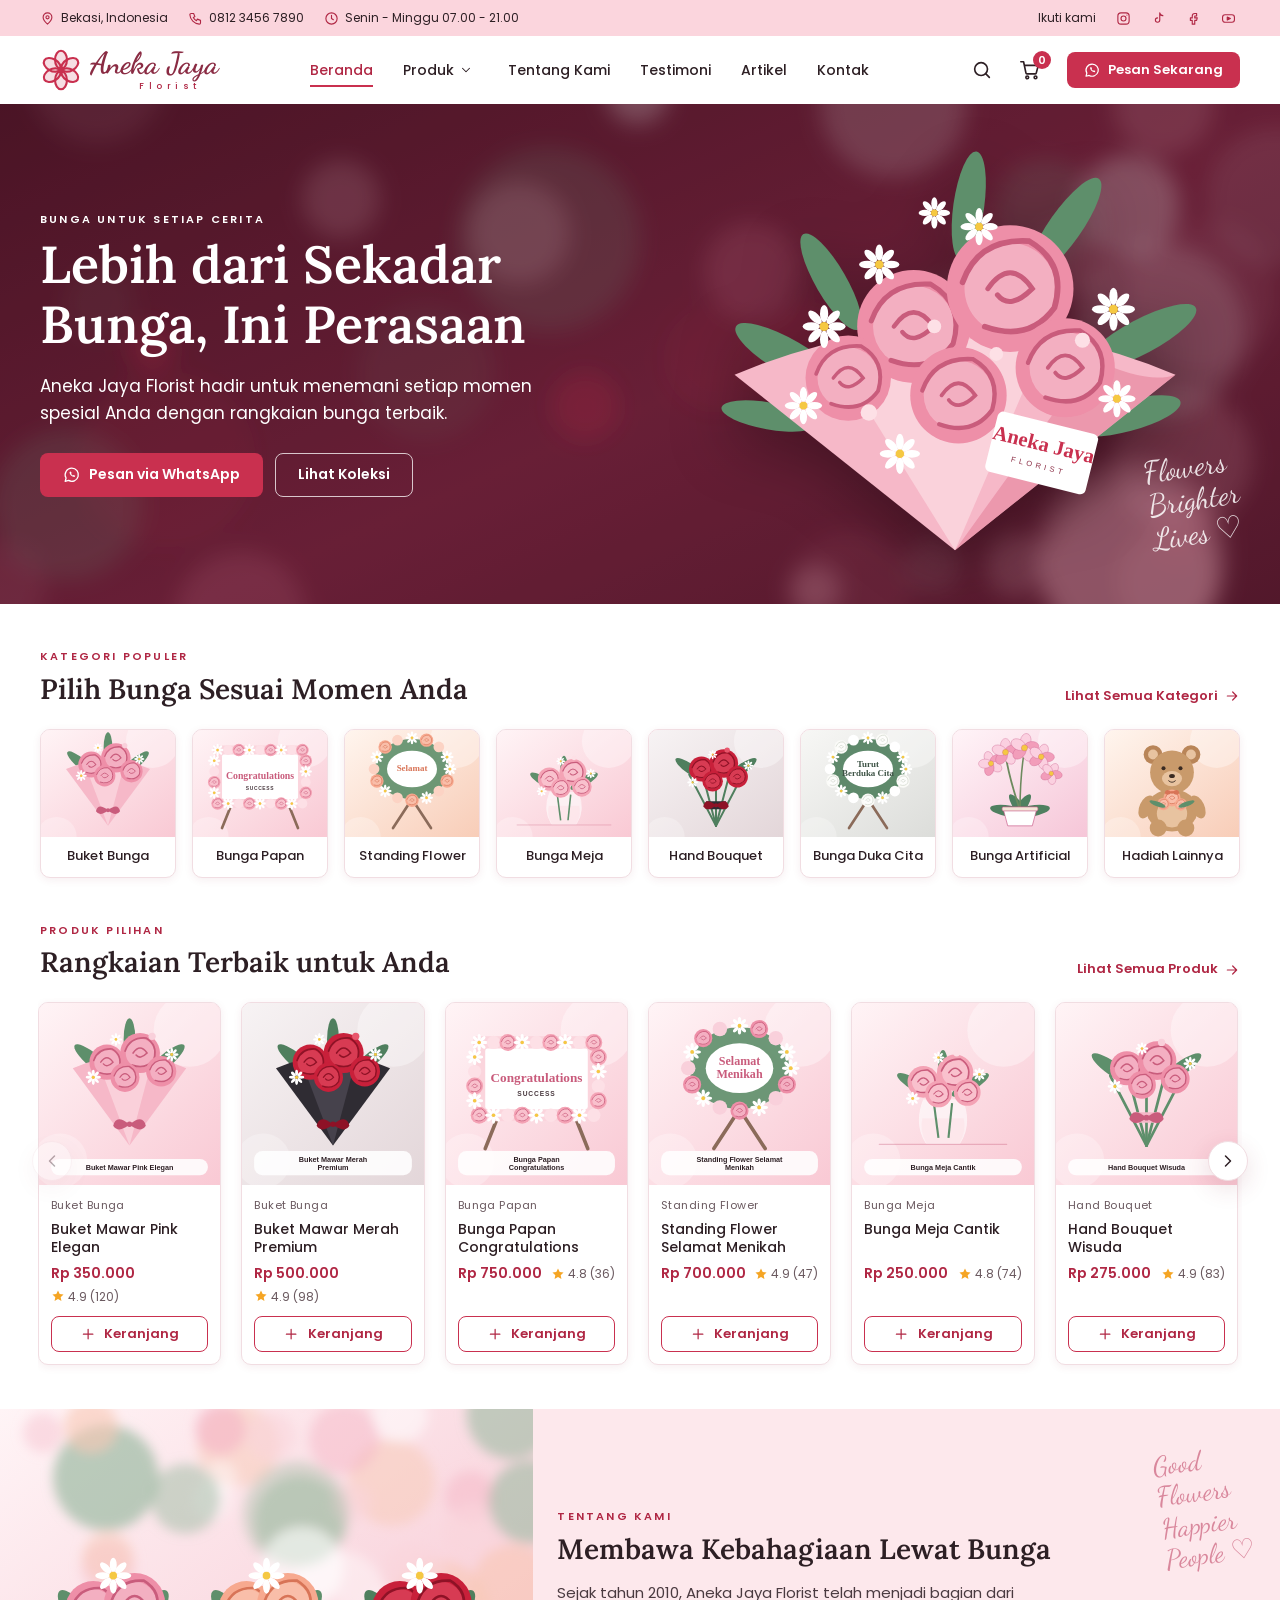
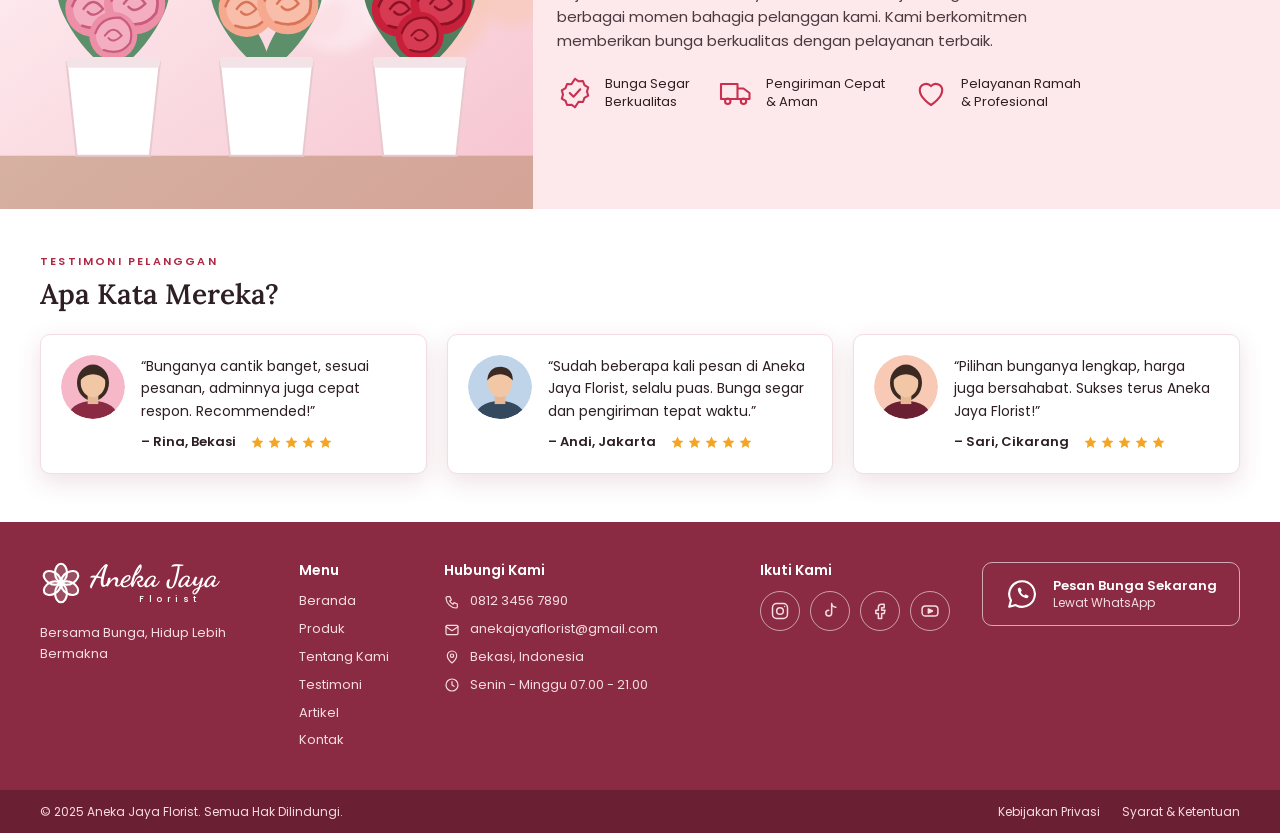
==== index.html @ ecb12443 "Bangun website statis Aneka Jaya Florist - index.html: top bar, navbar (hamburger di mobile), hero, " ====
<!DOCTYPE html>
<html lang="id">
<head>
  <meta charset="utf-8">
  <meta name="viewport" content="width=device-width, initial-scale=1">
  <title>Aneka Jaya Florist — Toko Bunga di Bekasi | Buket, Bunga Papan &amp; Standing Flower</title>
  <meta name="description" content="Aneka Jaya Florist, toko bunga di Bekasi sejak 2010. Buket bunga, bunga papan, standing flower, bunga meja, dan hadiah segar. Pesan mudah lewat WhatsApp, pengiriman cepat dan aman.">
  <meta name="theme-color" content="#8A2B43">
  <link rel="canonical" href="https://adlansyiari73.github.io/compro_aneka-jaya-florist/">

  <!-- Open Graph -->
  <meta property="og:type" content="website">
  <meta property="og:locale" content="id_ID">
  <meta property="og:site_name" content="Aneka Jaya Florist">
  <meta property="og:title" content="Aneka Jaya Florist — Toko Bunga di Bekasi">
  <meta property="og:description" content="Lebih dari sekadar bunga, ini perasaan. Buket, bunga papan, standing flower, dan hadiah segar dengan pengiriman cepat.">
  <meta property="og:url" content="https://adlansyiari73.github.io/compro_aneka-jaya-florist/">
  <meta property="og:image" content="https://adlansyiari73.github.io/compro_aneka-jaya-florist/assets/img/og-image.png">
  <meta property="og:image:alt" content="Aneka Jaya Florist — buket mawar pink">
  <meta name="twitter:card" content="summary_large_image">

  <link rel="icon" type="image/svg+xml" href="assets/img/favicon.svg">

  <link rel="preconnect" href="https://fonts.googleapis.com">
  <link rel="preconnect" href="https://fonts.gstatic.com" crossorigin>
  <link href="https://fonts.googleapis.com/css2?family=Dancing+Script:wght@600;700&amp;family=Lora:wght@500;600;700&amp;family=Poppins:wght@400;500;600&amp;display=swap" rel="stylesheet">
  <link rel="stylesheet" href="assets/css/style.css">

  <script src="assets/js/config.js" defer></script>
  <script src="assets/js/products.js" defer></script>
  <script src="assets/js/utils.js" defer></script>
  <script src="assets/js/cart.js" defer></script>
  <script src="assets/js/main.js" defer></script>
  <script src="assets/js/home.js" defer></script>
</head>
<body>

<!-- ===== SPRITE IKON ===== -->
<svg xmlns="http://www.w3.org/2000/svg" width="0" height="0" style="position:absolute" aria-hidden="true" focusable="false">
  <defs>
    <symbol id="i-logo-flower" viewBox="0 0 24 24"><g fill="currentColor" fill-opacity=".16" stroke="currentColor" stroke-width="1.2"><ellipse cx="12" cy="6.2" rx="3.4" ry="5.2"/><ellipse cx="12" cy="6.2" rx="3.4" ry="5.2" transform="rotate(60 12 12)"/><ellipse cx="12" cy="6.2" rx="3.4" ry="5.2" transform="rotate(120 12 12)"/><ellipse cx="12" cy="6.2" rx="3.4" ry="5.2" transform="rotate(180 12 12)"/><ellipse cx="12" cy="6.2" rx="3.4" ry="5.2" transform="rotate(240 12 12)"/><ellipse cx="12" cy="6.2" rx="3.4" ry="5.2" transform="rotate(300 12 12)"/></g><circle cx="12" cy="12" r="2" fill="currentColor"/></symbol>
    <symbol id="i-pin" viewBox="0 0 24 24"><path d="M12 21s-7-6.1-7-11a7 7 0 1 1 14 0c0 4.9-7 11-7 11z"/><circle cx="12" cy="10" r="2.5"/></symbol>
    <symbol id="i-phone" viewBox="0 0 24 24"><path d="M5 4h4l2 5-2.5 1.5a11 11 0 0 0 5 5L15 13l5 2v4a2 2 0 0 1-2 2A16 16 0 0 1 3 6a2 2 0 0 1 2-2z"/></symbol>
    <symbol id="i-clock" viewBox="0 0 24 24"><circle cx="12" cy="12" r="9"/><path d="M12 7v5l3 2"/></symbol>
    <symbol id="i-mail" viewBox="0 0 24 24"><rect x="3" y="5" width="18" height="14" rx="2"/><path d="M3 7l9 6 9-6"/></symbol>
    <symbol id="i-search" viewBox="0 0 24 24"><circle cx="11" cy="11" r="7"/><path d="M20 20l-4-4"/></symbol>
    <symbol id="i-cart" viewBox="0 0 24 24"><circle cx="9" cy="20" r="1.5"/><circle cx="18" cy="20" r="1.5"/><path d="M2 3h3l2.6 12.4a1 1 0 0 0 1 .8h9.2a1 1 0 0 0 1-.8L21 7H6"/></symbol>
    <symbol id="i-chev-down" viewBox="0 0 24 24"><path d="M6 9l6 6 6-6"/></symbol>
    <symbol id="i-chev-left" viewBox="0 0 24 24"><path d="M15 6l-6 6 6 6"/></symbol>
    <symbol id="i-chev-right" viewBox="0 0 24 24"><path d="M9 6l6 6-6 6"/></symbol>
    <symbol id="i-arrow-right" viewBox="0 0 24 24"><path d="M5 12h14M13 6l6 6-6 6"/></symbol>
    <symbol id="i-arrow-up" viewBox="0 0 24 24"><path d="M12 19V5M5 12l7-7 7 7"/></symbol>
    <symbol id="i-star" viewBox="0 0 24 24"><path d="M12 2.5l2.9 6.1 6.6.8-4.9 4.6 1.3 6.6L12 17.3 6.1 20.6l1.3-6.6L2.5 9.4l6.6-.8z" fill="currentColor" stroke="none"/></symbol>
    <symbol id="i-plus" viewBox="0 0 24 24"><path d="M12 5v14M5 12h14"/></symbol>
    <symbol id="i-minus" viewBox="0 0 24 24"><path d="M5 12h14"/></symbol>
    <symbol id="i-trash" viewBox="0 0 24 24"><path d="M4 7h16M10 11v6M14 11v6M6 7l1 13h10l1-13M9 7V4h6v3"/></symbol>
    <symbol id="i-close" viewBox="0 0 24 24"><path d="M6 6l12 12M18 6L6 18"/></symbol>
    <symbol id="i-menu" viewBox="0 0 24 24"><path d="M4 7h16M4 12h16M4 17h16"/></symbol>
    <symbol id="i-whatsapp" viewBox="0 0 24 24"><path d="M12 3a9 9 0 0 0-7.8 13.5L3 21l4.6-1.2A9 9 0 1 0 12 3z"/><path d="M9 8.2c0 3.6 3.2 6.8 6.8 6.8l1-1.6-2.3-1.2-.9.8c-1-.4-2.1-1.5-2.5-2.5l.8-.9L10.6 7.4z" fill="currentColor" stroke="none"/></symbol>
    <symbol id="i-instagram" viewBox="0 0 24 24"><rect x="3" y="3" width="18" height="18" rx="5"/><circle cx="12" cy="12" r="4"/><circle cx="17.5" cy="6.5" r=".9" fill="currentColor" stroke="none"/></symbol>
    <symbol id="i-tiktok" viewBox="0 0 24 24"><path d="M14 3v11.5a3.5 3.5 0 1 1-3.5-3.5M14 3c.3 2.6 2 4.2 5 4.4"/></symbol>
    <symbol id="i-facebook" viewBox="0 0 24 24"><path d="M14 8h3V4h-3a4 4 0 0 0-4 4v3H7v4h3v6h4v-6h3l1-4h-4V8.5A.5.5 0 0 1 14 8z"/></symbol>
    <symbol id="i-youtube" viewBox="0 0 24 24"><rect x="2.5" y="6" width="19" height="12" rx="4"/><path d="M10 9.5l5 2.5-5 2.5z" fill="currentColor"/></symbol>
    <symbol id="i-badge" viewBox="0 0 24 24"><path d="M12 2.5l2.4 1.7 2.9-.2 1 2.7 2.5 1.5-.8 2.8.8 2.8-2.5 1.5-1 2.7-2.9-.2L12 21.5l-2.4-1.7-2.9.2-1-2.7-2.5-1.5.8-2.8-.8-2.8 2.5-1.5 1-2.7 2.9.2z"/><path d="M8.5 12l2.5 2.5 4.5-5"/></symbol>
    <symbol id="i-truck" viewBox="0 0 24 24"><path d="M2 6h11v10H2zM13 9h4l4 3v4h-8"/><circle cx="6.5" cy="17.5" r="1.8"/><circle cx="17" cy="17.5" r="1.8"/></symbol>
    <symbol id="i-heart" viewBox="0 0 24 24"><path d="M12 20s-7.5-4.6-7.5-10A4.3 4.3 0 0 1 12 7.4 4.3 4.3 0 0 1 19.5 10c0 5.4-7.5 10-7.5 10z"/></symbol>
  </defs>
</svg>

<!-- ===== HEADER ===== -->
<a class="skip-link" href="#main">Lewati ke konten utama</a>

<div class="topbar">
  <div class="container topbar__inner">
    <ul class="topbar__info">
      <li><svg class="icon" aria-hidden="true" focusable="false"><use href="#i-pin"/></svg><span data-config="alamat">Bekasi, Indonesia</span></li>
      <li><svg class="icon" aria-hidden="true" focusable="false"><use href="#i-phone"/></svg><a href="tel:+6281234567890" data-tel-link data-config="teleponTampil">0812 3456 7890</a></li>
      <li class="topbar__hours"><svg class="icon" aria-hidden="true" focusable="false"><use href="#i-clock"/></svg><span data-config="jamBuka">Senin - Minggu 07.00 - 21.00</span></li>
    </ul>
    <div class="topbar__social">
      <span class="topbar__label">Ikuti kami</span>
      <a href="#" data-social="instagram" aria-label="Instagram Aneka Jaya Florist"><svg class="icon" aria-hidden="true" focusable="false"><use href="#i-instagram"/></svg></a>
      <a href="#" data-social="tiktok" aria-label="TikTok Aneka Jaya Florist"><svg class="icon" aria-hidden="true" focusable="false"><use href="#i-tiktok"/></svg></a>
      <a href="#" data-social="facebook" aria-label="Facebook Aneka Jaya Florist"><svg class="icon" aria-hidden="true" focusable="false"><use href="#i-facebook"/></svg></a>
      <a href="#" data-social="youtube" aria-label="YouTube Aneka Jaya Florist"><svg class="icon" aria-hidden="true" focusable="false"><use href="#i-youtube"/></svg></a>
    </div>
  </div>
</div>

<header class="site-header">
  <div class="container header__inner">
    <a class="logo" href="index.html" aria-label="Aneka Jaya Florist, ke beranda">
      <svg class="logo__flower" aria-hidden="true" focusable="false"><use href="#i-logo-flower"/></svg>
      <span class="logo__text"><span class="logo__name">Aneka Jaya</span><span class="logo__sub">Florist</span></span>
    </a>

    <nav class="nav" id="primary-nav" aria-label="Menu utama">
      <ul class="nav__list">
        <li class="nav__item"><a class="nav__link" href="index.html" aria-current="page">Beranda</a></li>
        <li class="nav__item nav__item--has-sub">
          <a class="nav__link" href="produk.html">Produk</a>
          <button class="nav__sub-toggle" type="button" aria-expanded="false" aria-controls="sub-produk" aria-label="Tampilkan kategori produk"><svg class="icon" aria-hidden="true" focusable="false"><use href="#i-chev-down"/></svg></button>
          <ul class="nav__sub" id="sub-produk">
            <li><a href="produk.html">Semua Produk</a></li>
            <li><a href="produk.html?kategori=buket-bunga">Buket Bunga</a></li>
            <li><a href="produk.html?kategori=bunga-papan">Bunga Papan</a></li>
            <li><a href="produk.html?kategori=standing-flower">Standing Flower</a></li>
            <li><a href="produk.html?kategori=bunga-meja">Bunga Meja</a></li>
            <li><a href="produk.html?kategori=hand-bouquet">Hand Bouquet</a></li>
            <li><a href="produk.html?kategori=bunga-duka-cita">Bunga Duka Cita</a></li>
            <li><a href="produk.html?kategori=bunga-artificial">Bunga Artificial</a></li>
            <li><a href="produk.html?kategori=hadiah-lainnya">Hadiah Lainnya</a></li>
          </ul>
        </li>
        <li class="nav__item"><a class="nav__link" href="index.html#tentang">Tentang Kami</a></li>
        <li class="nav__item"><a class="nav__link" href="index.html#testimoni">Testimoni</a></li>
        <li class="nav__item"><a class="nav__link" href="artikel.html">Artikel</a></li>
        <li class="nav__item"><a class="nav__link" href="index.html#kontak">Kontak</a></li>
      </ul>
      <a class="btn btn--primary nav__cta" href="#" data-wa-link><svg class="icon" aria-hidden="true" focusable="false"><use href="#i-whatsapp"/></svg>Pesan Sekarang</a>
    </nav>

    <div class="header__actions">
      <button class="icon-btn" id="search-toggle" type="button" aria-label="Cari produk" aria-expanded="false" aria-controls="search-panel"><svg class="icon" aria-hidden="true" focusable="false"><use href="#i-search"/></svg></button>
      <button class="icon-btn cart-btn" type="button" data-cart-open aria-label="Buka keranjang, 0 item" aria-haspopup="dialog" aria-expanded="false" aria-controls="cart-drawer">
        <svg class="icon" aria-hidden="true" focusable="false"><use href="#i-cart"/></svg>
        <span class="badge" data-cart-count aria-hidden="true">0</span>
      </button>
      <a class="btn btn--primary btn--sm header__cta" href="#" data-wa-link><svg class="icon" aria-hidden="true" focusable="false"><use href="#i-whatsapp"/></svg>Pesan Sekarang</a>
      <button class="icon-btn nav-toggle" id="nav-toggle" type="button" aria-label="Buka menu" aria-expanded="false" aria-controls="primary-nav"><svg class="icon" aria-hidden="true" focusable="false"><use href="#i-menu"/></svg></button>
    </div>
  </div>

  <div class="search-panel" id="search-panel" hidden>
    <div class="container">
      <form action="produk.html" method="get" role="search" class="search-panel__form">
        <label class="sr-only" for="site-search">Cari produk</label>
        <input id="site-search" type="search" name="q" placeholder="Cari buket, bunga papan, standing flower…" autocomplete="off">
        <button class="btn btn--primary" type="submit">Cari</button>
      </form>
    </div>
  </div>
</header>
<!-- ===== /HEADER ===== -->

<main id="main">

  <!-- ===== HERO ===== -->
  <section class="hero" aria-labelledby="hero-title">
    <div class="container hero__inner">
      <div class="hero__content">
        <p class="eyebrow eyebrow--light">Bunga untuk Setiap Cerita</p>
        <h1 class="hero__title" id="hero-title">Lebih dari Sekadar Bunga, Ini Perasaan</h1>
        <p class="hero__lead">Aneka Jaya Florist hadir untuk menemani setiap momen spesial Anda dengan rangkaian bunga terbaik.</p>
        <div class="hero__actions">
          <a class="btn btn--primary" href="#" data-wa-link><svg class="icon" aria-hidden="true" focusable="false"><use href="#i-whatsapp"/></svg>Pesan via WhatsApp</a>
          <a class="btn btn--ghost" href="produk.html">Lihat Koleksi</a>
        </div>
      </div>
      <div class="hero__visual">
        <img src="assets/img/hero-bouquet.svg" alt="Buket mawar pink dengan kartu Aneka Jaya Florist" width="720" height="610" loading="lazy">
        <p class="hero__script" aria-hidden="true">Flowers<br>Brighter<br>Lives <span>&#9825;</span></p>
      </div>
    </div>
  </section>

  <!-- ===== KATEGORI POPULER ===== -->
  <section class="section" id="kategori" aria-labelledby="kategori-title">
    <div class="container">
      <div class="section__head">
        <div>
          <p class="eyebrow">Kategori Populer</p>
          <h2 id="kategori-title">Pilih Bunga Sesuai Momen Anda</h2>
        </div>
        <a class="link-more" href="produk.html">Lihat Semua Kategori <svg class="icon" aria-hidden="true" focusable="false"><use href="#i-arrow-right"/></svg></a>
      </div>
      <ul class="category-grid" id="category-grid"></ul>
      <noscript><p class="noscript">Aktifkan JavaScript untuk melihat kategori dan produk.</p></noscript>
    </div>
  </section>

  <!-- ===== PRODUK PILIHAN ===== -->
  <section class="section section--tight" id="produk-pilihan" aria-labelledby="produk-title">
    <div class="container">
      <div class="section__head">
        <div>
          <p class="eyebrow">Produk Pilihan</p>
          <h2 id="produk-title">Rangkaian Terbaik untuk Anda</h2>
        </div>
        <a class="link-more" href="produk.html">Lihat Semua Produk <svg class="icon" aria-hidden="true" focusable="false"><use href="#i-arrow-right"/></svg></a>
      </div>
      <div class="carousel">
        <button class="carousel__btn carousel__btn--prev" id="featured-prev" type="button" aria-label="Produk sebelumnya"><svg class="icon" aria-hidden="true" focusable="false"><use href="#i-chev-left"/></svg></button>
        <ul class="carousel__track" id="featured-track" aria-label="Daftar produk pilihan"></ul>
        <button class="carousel__btn carousel__btn--next" id="featured-next" type="button" aria-label="Produk berikutnya"><svg class="icon" aria-hidden="true" focusable="false"><use href="#i-chev-right"/></svg></button>
      </div>
    </div>
  </section>

  <!-- ===== TENTANG KAMI ===== -->
  <section class="about" id="tentang" aria-labelledby="tentang-title">
    <div class="about__media">
      <img src="assets/img/about-florist.svg" alt="Ember-ember bunga segar di toko Aneka Jaya Florist" width="800" height="600" loading="lazy">
    </div>
    <div class="about__panel">
      <div class="about__panel-inner">
        <p class="eyebrow">Tentang Kami</p>
        <h2 id="tentang-title">Membawa Kebahagiaan Lewat Bunga</h2>
        <p>Sejak tahun 2010, Aneka Jaya Florist telah menjadi bagian dari berbagai momen bahagia pelanggan kami. Kami berkomitmen memberikan bunga berkualitas dengan pelayanan terbaik.</p>
        <ul class="features">
          <li><svg class="icon" aria-hidden="true" focusable="false"><use href="#i-badge"/></svg><span>Bunga Segar<br>Berkualitas</span></li>
          <li><svg class="icon" aria-hidden="true" focusable="false"><use href="#i-truck"/></svg><span>Pengiriman Cepat<br>&amp; Aman</span></li>
          <li><svg class="icon" aria-hidden="true" focusable="false"><use href="#i-heart"/></svg><span>Pelayanan Ramah<br>&amp; Profesional</span></li>
        </ul>
        <p class="about__script" aria-hidden="true">Good<br>Flowers<br>Happier<br>People <span>&#9825;</span></p>
      </div>
    </div>
  </section>

  <!-- ===== TESTIMONI ===== -->
  <section class="section" id="testimoni" aria-labelledby="testimoni-title">
    <div class="container">
      <div class="section__head">
        <div>
          <p class="eyebrow">Testimoni Pelanggan</p>
          <h2 id="testimoni-title">Apa Kata Mereka?</h2>
        </div>
      </div>
      <div class="testimonials">
        <figure class="testimonial">
          <img class="testimonial__avatar" src="assets/img/avatar-rina.svg" alt="" width="64" height="64" loading="lazy">
          <div>
            <blockquote><p>“Bunganya cantik banget, sesuai pesanan, adminnya juga cepat respon. Recommended!”</p></blockquote>
            <figcaption><span class="testimonial__name">– Rina, Bekasi</span>
              <span class="stars" role="img" aria-label="Bintang 5 dari 5"><svg class="icon" aria-hidden="true" focusable="false"><use href="#i-star"/></svg><svg class="icon" aria-hidden="true" focusable="false"><use href="#i-star"/></svg><svg class="icon" aria-hidden="true" focusable="false"><use href="#i-star"/></svg><svg class="icon" aria-hidden="true" focusable="false"><use href="#i-star"/></svg><svg class="icon" aria-hidden="true" focusable="false"><use href="#i-star"/></svg></span>
            </figcaption>
          </div>
        </figure>
        <figure class="testimonial">
          <img class="testimonial__avatar" src="assets/img/avatar-andi.svg" alt="" width="64" height="64" loading="lazy">
          <div>
            <blockquote><p>“Sudah beberapa kali pesan di Aneka Jaya Florist, selalu puas. Bunga segar dan pengiriman tepat waktu.”</p></blockquote>
            <figcaption><span class="testimonial__name">– Andi, Jakarta</span>
              <span class="stars" role="img" aria-label="Bintang 5 dari 5"><svg class="icon" aria-hidden="true" focusable="false"><use href="#i-star"/></svg><svg class="icon" aria-hidden="true" focusable="false"><use href="#i-star"/></svg><svg class="icon" aria-hidden="true" focusable="false"><use href="#i-star"/></svg><svg class="icon" aria-hidden="true" focusable="false"><use href="#i-star"/></svg><svg class="icon" aria-hidden="true" focusable="false"><use href="#i-star"/></svg></span>
            </figcaption>
          </div>
        </figure>
        <figure class="testimonial">
          <img class="testimonial__avatar" src="assets/img/avatar-sari.svg" alt="" width="64" height="64" loading="lazy">
          <div>
            <blockquote><p>“Pilihan bunganya lengkap, harga juga bersahabat. Sukses terus Aneka Jaya Florist!”</p></blockquote>
            <figcaption><span class="testimonial__name">– Sari, Cikarang</span>
              <span class="stars" role="img" aria-label="Bintang 5 dari 5"><svg class="icon" aria-hidden="true" focusable="false"><use href="#i-star"/></svg><svg class="icon" aria-hidden="true" focusable="false"><use href="#i-star"/></svg><svg class="icon" aria-hidden="true" focusable="false"><use href="#i-star"/></svg><svg class="icon" aria-hidden="true" focusable="false"><use href="#i-star"/></svg><svg class="icon" aria-hidden="true" focusable="false"><use href="#i-star"/></svg></span>
            </figcaption>
          </div>
        </figure>
      </div>
    </div>
  </section>

</main>

<!-- ===== FOOTER ===== -->
<footer class="site-footer" id="kontak">
  <div class="container footer__grid">
    <div class="footer__brand">
      <a class="logo logo--light" href="index.html" aria-label="Aneka Jaya Florist, ke beranda">
        <svg class="logo__flower" aria-hidden="true" focusable="false"><use href="#i-logo-flower"/></svg>
        <span class="logo__text"><span class="logo__name">Aneka Jaya</span><span class="logo__sub">Florist</span></span>
      </a>
      <p>Bersama Bunga, Hidup Lebih Bermakna</p>
    </div>

    <nav class="footer__col" aria-label="Menu footer">
      <h2 class="footer__title">Menu</h2>
      <ul>
        <li><a href="index.html">Beranda</a></li>
        <li><a href="produk.html">Produk</a></li>
        <li><a href="index.html#tentang">Tentang Kami</a></li>
        <li><a href="index.html#testimoni">Testimoni</a></li>
        <li><a href="artikel.html">Artikel</a></li>
        <li><a href="index.html#kontak">Kontak</a></li>
      </ul>
    </nav>

    <div class="footer__col">
      <h2 class="footer__title">Hubungi Kami</h2>
      <ul class="footer__contact">
        <li><svg class="icon" aria-hidden="true" focusable="false"><use href="#i-phone"/></svg><a href="tel:+6281234567890" data-tel-link data-config="teleponTampil">0812 3456 7890</a></li>
        <li><svg class="icon" aria-hidden="true" focusable="false"><use href="#i-mail"/></svg><a href="mailto:anekajayaflorist@gmail.com" data-mail-link data-config="email">anekajayaflorist@gmail.com</a></li>
        <li><svg class="icon" aria-hidden="true" focusable="false"><use href="#i-pin"/></svg><span data-config="alamat">Bekasi, Indonesia</span></li>
        <li><svg class="icon" aria-hidden="true" focusable="false"><use href="#i-clock"/></svg><span data-config="jamBuka">Senin - Minggu 07.00 - 21.00</span></li>
      </ul>
    </div>

    <div class="footer__col">
      <h2 class="footer__title">Ikuti Kami</h2>
      <ul class="footer__social">
        <li><a href="#" data-social="instagram" aria-label="Instagram Aneka Jaya Florist"><svg class="icon" aria-hidden="true" focusable="false"><use href="#i-instagram"/></svg></a></li>
        <li><a href="#" data-social="tiktok" aria-label="TikTok Aneka Jaya Florist"><svg class="icon" aria-hidden="true" focusable="false"><use href="#i-tiktok"/></svg></a></li>
        <li><a href="#" data-social="facebook" aria-label="Facebook Aneka Jaya Florist"><svg class="icon" aria-hidden="true" focusable="false"><use href="#i-facebook"/></svg></a></li>
        <li><a href="#" data-social="youtube" aria-label="YouTube Aneka Jaya Florist"><svg class="icon" aria-hidden="true" focusable="false"><use href="#i-youtube"/></svg></a></li>
      </ul>
    </div>

    <div class="footer__cta">
      <a class="wa-card" href="#" data-wa-link>
        <svg class="icon" aria-hidden="true" focusable="false"><use href="#i-whatsapp"/></svg>
        <span><strong>Pesan Bunga Sekarang</strong><small>Lewat WhatsApp</small></span>
      </a>
    </div>
  </div>

  <div class="footer__bottom">
    <div class="container footer__bottom-inner">
      <p>&copy; 2025 Aneka Jaya Florist. Semua Hak Dilindungi.</p>
      <ul>
        <li><a href="kebijakan.html#privasi">Kebijakan Privasi</a></li>
        <li><a href="kebijakan.html#syarat">Syarat &amp; Ketentuan</a></li>
      </ul>
    </div>
  </div>
</footer>

<!-- ===== KERANJANG (DRAWER) ===== -->
<div class="overlay" id="cart-overlay"></div>
<aside class="drawer" id="cart-drawer" role="dialog" aria-modal="true" aria-labelledby="cart-title" aria-hidden="true">
  <div class="drawer__head">
    <h2 id="cart-title">Keranjang Anda</h2>
    <button class="icon-btn" type="button" data-cart-close aria-label="Tutup keranjang"><svg class="icon" aria-hidden="true" focusable="false"><use href="#i-close"/></svg></button>
  </div>
  <div class="drawer__body">
    <div class="cart-empty" id="cart-empty">
      <svg class="icon" aria-hidden="true" focusable="false"><use href="#i-cart"/></svg>
      <p>Keranjang Anda masih kosong.</p>
      <a class="btn btn--outline btn--sm" href="produk.html" data-cart-close>Lihat Produk</a>
    </div>
    <ul class="cart-list" id="cart-items"></ul>
  </div>
  <div class="drawer__foot" id="cart-footer" hidden>
    <div class="cart-total"><span>Total</span><strong id="cart-total">Rp 0</strong></div>
    <a class="btn btn--wa btn--block" id="cart-checkout" target="_blank" rel="noopener noreferrer"><svg class="icon" aria-hidden="true" focusable="false"><use href="#i-whatsapp"/></svg>Pesan via WhatsApp</a>
    <p class="drawer__note">Ongkos kirim dan ketersediaan dikonfirmasi lewat WhatsApp.</p>
    <button class="link-btn" type="button" id="cart-clear">Kosongkan keranjang</button>
  </div>
</aside>
<div class="toast" id="toast" role="status" aria-live="polite"></div>

<button class="back-to-top" id="back-to-top" type="button" aria-label="Kembali ke atas"><svg class="icon" aria-hidden="true" focusable="false"><use href="#i-arrow-up"/></svg></button>
<!-- ===== /FOOTER ===== -->

</body>
</html>
---- assets/css/style.css ----
/* ==========================================================================
   Aneka Jaya Florist — stylesheet utama
   Daftar isi:
     1.  Variabel (warna, font, ukuran)
     2.  Reset & dasar
     3.  Utilitas & aksesibilitas
     4.  Tombol & komponen kecil
     5.  Top bar
     6.  Header / navbar / pencarian
     7.  Hero
     8.  Judul section
     9.  Kategori populer
     10. Kartu produk & carousel
     11. Tentang kami
     12. Testimoni
     13. Footer
     14. Keranjang (drawer, toast)
     15. Tombol kembali ke atas
     16. Halaman produk (katalog)
     17. Halaman teks (artikel, kebijakan)
     18. Preferensi gerak
   ========================================================================== */

/* ==========================================================================
   1. VARIABEL
   ========================================================================== */
:root {
  /* Warna */
  --rose: #C9304F;          /* tombol utama */
  --rose-dark: #B02744;     /* hover, teks kecil di atas pink */
  --pink-50: #FFF6F8;
  --pink-100: #FDE8EC;      /* latar section */
  --pink-200: #FBD5DD;      /* top bar, placeholder */
  --maroon: #8A2B43;        /* footer */
  --maroon-dark: #6B1F33;
  --ink: #2D1F24;
  --muted: #6B5A60;
  --line: #F1DDE2;          /* garis dekoratif */
  --field-border: #B8788A;  /* border input/tombol filter (kontras ≥ 3:1) */
  --star: #F5A524;
  --wa: #0B7A43;
  --focus: #1D4ED8;
  --white: #fff;

  /* Font */
  --font-serif: 'Lora', Georgia, 'Times New Roman', serif;
  --font-sans: 'Poppins', system-ui, -apple-system, 'Segoe UI', Roboto, Arial, sans-serif;
  --font-script: 'Dancing Script', 'Brush Script MT', cursive;

  /* Ukuran */
  --container: 1200px;
  --gutter: 24px;
  --radius: 10px;
  --radius-sm: 8px;
  --shadow-sm: 0 2px 8px rgba(138, 43, 67, .08);
  --shadow-md: 0 8px 24px rgba(138, 43, 67, .14);
  --topbar-h: 36px;
  --header-h: 68px;
}

/* ==========================================================================
   2. RESET & DASAR
   ========================================================================== */
*, *::before, *::after { box-sizing: border-box; }

html {
  scroll-behavior: smooth;
  -webkit-text-size-adjust: 100%;
}

body {
  margin: 0;
  font-family: var(--font-sans);
  font-size: 1rem;
  line-height: 1.6;
  color: var(--ink);
  background: var(--white);
}

body.no-scroll { overflow: hidden; }

h1, h2, h3, h4 {
  margin: 0;
  font-family: var(--font-serif);
  font-weight: 600;
  line-height: 1.25;
  color: var(--ink);
}

p { margin: 0 0 1em; }
ul, ol { margin: 0; padding: 0; list-style: none; }
img, svg { max-width: 100%; }
img { display: block; height: auto; }
a { color: inherit; text-decoration: none; }
button, input, select { font: inherit; color: inherit; }
button { cursor: pointer; }
figure, blockquote { margin: 0; }

[hidden] { display: none !important; }

section[id], footer[id] { scroll-margin-top: calc(var(--header-h) + 12px); }

/* ==========================================================================
   3. UTILITAS & AKSESIBILITAS
   ========================================================================== */
.container {
  width: 100%;
  max-width: calc(var(--container) + var(--gutter) * 2);
  margin-inline: auto;
  padding-inline: var(--gutter);
}

.sr-only {
  position: absolute;
  width: 1px; height: 1px;
  margin: -1px; padding: 0;
  overflow: hidden;
  clip: rect(0, 0, 0, 0);
  white-space: nowrap;
  border: 0;
}

.skip-link {
  position: absolute;
  left: 12px; top: -60px;
  z-index: 200;
  padding: 10px 16px;
  background: var(--ink);
  color: #fff;
  border-radius: var(--radius-sm);
  transition: top .15s;
}
.skip-link:focus { top: 12px; }

:focus-visible {
  outline: 3px solid var(--focus);
  outline-offset: 2px;
}
.hero :focus-visible,
.site-footer :focus-visible,
.btn--primary:focus-visible { outline-color: #fff; box-shadow: 0 0 0 5px var(--focus); }

.icon {
  width: 1.25em; height: 1.25em;
  flex: none;
  fill: none;
  stroke: currentColor;
  stroke-width: 1.8;
  stroke-linecap: round;
  stroke-linejoin: round;
}

.noscript { padding: 16px; background: var(--pink-100); border-radius: var(--radius); }

/* ==========================================================================
   4. TOMBOL & KOMPONEN KECIL
   ========================================================================== */
.btn {
  display: inline-flex;
  align-items: center;
  justify-content: center;
  gap: 8px;
  padding: 12px 22px;
  border: 1.5px solid transparent;
  border-radius: var(--radius-sm);
  font-size: .875rem;
  font-weight: 600;
  line-height: 1.2;
  text-align: center;
  white-space: nowrap;
  transition: background-color .2s, color .2s, border-color .2s, transform .1s;
}
.btn:active { transform: translateY(1px); }
.btn--sm { padding: 9px 16px; font-size: .8125rem; }
.btn--block { width: 100%; }

.btn--primary { background: var(--rose); color: #fff; }
.btn--primary:hover { background: var(--rose-dark); }

.btn--outline { background: #fff; border-color: var(--rose); color: var(--rose-dark); }
.btn--outline:hover { background: var(--rose); color: #fff; }

.btn--ghost { border-color: rgba(255, 255, 255, .75); color: #fff; background: transparent; }
.btn--ghost:hover { background: rgba(255, 255, 255, .15); }

.btn--wa { background: var(--wa); color: #fff; }
.btn--wa:hover { background: #09653A; }
.btn[aria-disabled="true"] { opacity: .5; pointer-events: none; }

.icon-btn {
  position: relative;
  display: inline-grid;
  place-items: center;
  width: 42px; height: 42px;
  padding: 0;
  background: transparent;
  border: 0;
  border-radius: 50%;
  color: var(--ink);
  transition: background-color .2s, color .2s;
}
.icon-btn:hover { background: var(--pink-100); color: var(--rose-dark); }
.icon-btn .icon { width: 22px; height: 22px; }
.icon-btn--sm { width: 32px; height: 32px; }
.icon-btn--sm .icon { width: 18px; height: 18px; }

.badge {
  position: absolute;
  top: 2px; right: 0;
  min-width: 18px; height: 18px;
  padding: 0 5px;
  display: grid;
  place-items: center;
  border-radius: 999px;
  background: var(--rose);
  color: #fff;
  font-size: .6875rem;
  font-weight: 600;
  line-height: 1;
}

.link-more {
  display: inline-flex;
  align-items: center;
  gap: 6px;
  color: var(--rose-dark);
  font-size: .8125rem;
  font-weight: 600;
  white-space: nowrap;
}
.link-more:hover { text-decoration: underline; }
.link-more .icon { width: 16px; height: 16px; }

.link-btn {
  padding: 4px;
  background: none;
  border: 0;
  color: var(--muted);
  font-size: .8125rem;
  text-decoration: underline;
}
.link-btn:hover { color: var(--rose-dark); }

.eyebrow {
  margin: 0 0 6px;
  font-size: .6875rem;
  font-weight: 600;
  letter-spacing: .2em;
  text-transform: uppercase;
  color: var(--rose-dark);
}
.eyebrow--light { color: #fff; }

/* Logo */
.logo { display: inline-flex; align-items: center; gap: 8px; color: var(--rose); }
.logo__flower { width: 42px; height: 42px; flex: none; }
.logo__text { display: flex; flex-direction: column; line-height: 1; }
.logo__name { font-family: var(--font-script); font-size: 1.9rem; font-weight: 700; color: var(--maroon); }
.logo__sub { margin-top: 2px; padding-left: 38%; font-size: .5625rem; letter-spacing: .5em; font-weight: 500; color: var(--rose-dark); }
.logo--light, .logo--light .logo__name, .logo--light .logo__sub { color: #fff; }

/* ==========================================================================
   5. TOP BAR
   ========================================================================== */
.topbar {
  background: var(--pink-200);
  font-size: .75rem;
  color: var(--ink);
}
.topbar__inner {
  display: flex;
  align-items: center;
  justify-content: space-between;
  gap: 16px;
  min-height: var(--topbar-h);
}
.topbar__info, .topbar__social { display: flex; align-items: center; gap: 20px; }
.topbar__info li { display: flex; align-items: center; gap: 6px; }
.topbar__social { gap: 12px; }
.topbar__label { margin-right: 4px; }
.topbar a:hover { color: var(--rose-dark); }
.topbar .icon { width: 15px; height: 15px; color: var(--rose-dark); }
.topbar__social a { display: grid; place-items: center; padding: 4px; }

/* ==========================================================================
   6. HEADER / NAVBAR / PENCARIAN
   ========================================================================== */
.site-header {
  position: sticky;
  top: 0;
  z-index: 60;
  background: #fff;
  transition: box-shadow .2s;
}
.site-header.is-scrolled { box-shadow: var(--shadow-sm); }

.header__inner {
  display: flex;
  align-items: center;
  justify-content: space-between;
  gap: 24px;
  min-height: var(--header-h);
}

.nav { flex: 1; display: flex; justify-content: center; }
.nav__list { display: flex; align-items: center; gap: 30px; }
.nav__cta { display: none; }

.nav__item { position: relative; display: flex; align-items: center; }
.nav__link {
  position: relative;
  padding: 8px 0;
  font-size: .875rem;
  font-weight: 500;
}
.nav__link::after {
  content: '';
  position: absolute;
  left: 0; right: 0; bottom: 2px;
  height: 2px;
  background: var(--rose);
  transform: scaleX(0);
  transition: transform .2s;
}
.nav__link:hover, .nav__link[aria-current="page"] { color: var(--rose-dark); }
.nav__link:hover::after, .nav__link[aria-current="page"]::after { transform: scaleX(1); }

.nav__sub-toggle {
  display: grid;
  place-items: center;
  width: 24px; height: 28px;
  padding: 0;
  background: none;
  border: 0;
  color: inherit;
}
.nav__sub-toggle .icon { width: 14px; height: 14px; transition: transform .2s; }
.nav__item--has-sub.is-open .nav__sub-toggle .icon { transform: rotate(180deg); }

.nav__sub {
  position: absolute;
  top: 100%;
  left: -14px;
  min-width: 210px;
  padding: 8px;
  background: #fff;
  border-radius: var(--radius);
  box-shadow: var(--shadow-md);
  opacity: 0;
  visibility: hidden;
  transform: translateY(6px);
  transition: opacity .15s, transform .15s, visibility .15s;
}
.nav__sub a { display: block; padding: 8px 12px; border-radius: 6px; font-size: .8125rem; }
.nav__sub a:hover { background: var(--pink-100); color: var(--rose-dark); }
.nav__item--has-sub.is-open .nav__sub { opacity: 1; visibility: visible; transform: none; }
@media (hover: hover) {
  .nav__item--has-sub:hover .nav__sub { opacity: 1; visibility: visible; transform: none; }
}

.header__actions { display: flex; align-items: center; gap: 6px; }
.header__cta { margin-left: 10px; }
.nav-toggle { display: none; }

/* Panel pencarian */
.search-panel { padding: 12px 0 16px; border-top: 1px solid var(--line); background: #fff; }
.search-panel__form { display: flex; gap: 10px; }
.search-panel__form input,
.search-field input,
.toolbar select {
  height: 44px;
  padding: 0 18px;
  border: 1.5px solid var(--field-border);
  border-radius: 999px;
  background: #fff;
}
.search-panel__form input { flex: 1; min-width: 0; }
.search-panel__form .btn { border-radius: 999px; padding-inline: 26px; }

/* ----- Navbar mobile / tablet ----- */
@media (max-width: 1024px) {
  .nav-toggle { display: inline-grid; }
  .header__cta { display: none; }

  .nav {
    position: absolute;
    top: 100%;
    left: 0; right: 0;
    display: none;
    flex-direction: column;
    max-height: calc(100vh - var(--header-h) - var(--topbar-h));
    overflow-y: auto;
    padding: 8px var(--gutter) 20px;
    background: #fff;
    border-top: 1px solid var(--line);
    box-shadow: var(--shadow-md);
  }
  .nav.is-open { display: flex; }
  .nav__list { flex-direction: column; align-items: stretch; gap: 0; }
  .nav__item { flex-wrap: wrap; justify-content: space-between; border-bottom: 1px solid var(--line); }
  .nav__link { flex: 1; padding: 14px 0; }
  .nav__link::after { display: none; }
  .nav__sub-toggle { width: 44px; height: 44px; }

  .nav__sub {
    position: static;
    display: none;
    width: 100%;
    min-width: 0;
    padding: 0 0 10px 12px;
    box-shadow: none;
    opacity: 1;
    visibility: visible;
    transform: none;
  }
  .nav__item--has-sub.is-open .nav__sub { display: block; }
  .nav__sub a { padding: 10px 8px; }

  .nav__cta { display: inline-flex; margin-top: 16px; }
}

/* ==========================================================================
   7. HERO
   ========================================================================== */
.hero {
  position: relative;
  overflow: hidden;
  color: #fff;
  background: var(--maroon-dark) url('../img/hero-bg.svg') center / cover no-repeat;
}
.hero__inner {
  display: grid;
  grid-template-columns: 1.05fr 1fr;
  align-items: center;
  gap: 32px;
  min-height: 420px;
  padding-block: 40px;
}
.hero__title {
  max-width: 14em;
  margin-bottom: 18px;
  font-size: clamp(2rem, 4.4vw, 3.25rem);
  line-height: 1.15;
  color: #fff;
}
.hero__lead { max-width: 30em; margin-bottom: 26px; font-size: 1.0625rem; }
.hero__actions { display: flex; flex-wrap: wrap; gap: 12px; }

.hero__visual { position: relative; display: flex; justify-content: center; }
.hero__visual img { width: 100%; max-width: 560px; max-height: 420px; object-fit: contain; filter: drop-shadow(0 18px 30px rgba(0, 0, 0, .3)); }
.hero__script {
  position: absolute;
  right: 0; bottom: 14px;
  margin: 0;
  font-family: var(--font-script);
  font-size: 1.9rem;
  line-height: 1.1;
  color: rgba(255, 255, 255, .85);
  transform: rotate(-9deg);
}

@media (max-width: 860px) {
  .hero__inner { grid-template-columns: 1fr; min-height: 0; padding-block: 36px 28px; text-align: left; }
  .hero__visual img { max-width: 360px; }
  .hero__script { font-size: 1.4rem; right: 4%; }
}
@media (max-width: 600px) {
  .hero__script { display: none; }
}

/* ==========================================================================
   8. JUDUL SECTION
   ========================================================================== */
.section { padding-block: 44px 24px; }
.section--tight { padding-block: 20px 44px; }
.section__head {
  display: flex;
  align-items: flex-end;
  justify-content: space-between;
  gap: 16px;
  margin-bottom: 22px;
}
.section__head h2 { font-size: clamp(1.35rem, 2.4vw, 1.75rem); }

/* ==========================================================================
   9. KATEGORI POPULER
   ========================================================================== */
.category-grid {
  display: grid;
  grid-template-columns: repeat(8, 1fr);
  gap: 16px;
}
.category-card {
  display: block;
  height: 100%;
  overflow: hidden;
  background: #fff;
  border: 1px solid var(--line);
  border-radius: var(--radius);
  box-shadow: var(--shadow-sm);
  transition: transform .2s, box-shadow .2s;
}
.category-card:hover { transform: translateY(-3px); box-shadow: var(--shadow-md); }
.category-card img { width: 100%; aspect-ratio: 5 / 4; object-fit: cover; background: var(--pink-100); }
.category-card__label {
  display: block;
  padding: 9px 6px 10px;
  font-size: .8125rem;
  font-weight: 500;
  text-align: center;
}
.category-card:hover .category-card__label { color: var(--rose-dark); }

@media (max-width: 1100px) { .category-grid { grid-template-columns: repeat(4, 1fr); } }
@media (max-width: 560px)  { .category-grid { grid-template-columns: repeat(2, 1fr); gap: 12px; } }

/* ==========================================================================
   10. KARTU PRODUK & CAROUSEL
   ========================================================================== */
.product-card {
  display: flex;
  flex-direction: column;
  height: 100%;
  overflow: hidden;
  background: #fff;
  border: 1px solid var(--line);
  border-radius: var(--radius);
  box-shadow: var(--shadow-sm);
}
.product-card__media { aspect-ratio: 1 / 1; background: var(--pink-100); overflow: hidden; }
.product-card__media img { width: 100%; height: 100%; object-fit: cover; transition: transform .35s; }
.product-card:hover .product-card__media img { transform: scale(1.04); }
.product-card__body { display: flex; flex: 1; flex-direction: column; gap: 6px; padding: 12px; }
.product-card__cat { margin: 0; font-size: .6875rem; letter-spacing: .04em; color: var(--muted); }
.product-card__name {
  min-height: 2.6em;
  font-family: var(--font-sans);
  font-size: .875rem;
  font-weight: 500;
  line-height: 1.3;
}
.product-card__meta { display: flex; flex-wrap: wrap; align-items: center; justify-content: space-between; gap: 2px 8px; margin-bottom: 4px; }
.product-card__price { font-size: .875rem; font-weight: 600; color: var(--rose-dark); white-space: nowrap; }
.rating { display: inline-flex; align-items: center; gap: 3px; font-size: .75rem; color: var(--muted); white-space: nowrap; }
.rating .icon { width: 14px; height: 14px; color: var(--star); }
.product-card .btn { margin-top: auto; }

/* Carousel */
.carousel { position: relative; }
.carousel__track {
  --per-view: 6;
  --gap: 20px;
  display: flex;
  gap: var(--gap);
  padding: 4px 2px 10px;
  margin: -4px -2px -10px;
  overflow-x: auto;
  scroll-snap-type: x mandatory;
  scrollbar-width: none;
  overscroll-behavior-x: contain;
}
.carousel__track::-webkit-scrollbar { display: none; }
.carousel__item {
  flex: 0 0 calc((100% - var(--gap) * (var(--per-view) - 1)) / var(--per-view));
  min-width: 0;
  scroll-snap-align: start;
}
.carousel__btn {
  position: absolute;
  top: 38%;
  z-index: 2;
  display: grid;
  place-items: center;
  width: 40px; height: 40px;
  padding: 0;
  background: #fff;
  border: 1px solid var(--line);
  border-radius: 50%;
  box-shadow: var(--shadow-md);
  color: var(--ink);
  transition: opacity .2s, background-color .2s, color .2s;
}
.carousel__btn:hover:not(:disabled) { background: var(--rose); border-color: var(--rose); color: #fff; }
.carousel__btn:disabled { opacity: .35; cursor: default; }
.carousel__btn--prev { left: -8px; }
.carousel__btn--next { right: -8px; }
@media (min-width: 1320px) {
  .carousel__btn--prev { left: -52px; }
  .carousel__btn--next { right: -52px; }
}

@media (max-width: 1100px) { .carousel__track { --per-view: 4; } }
@media (max-width: 860px)  { .carousel__track { --per-view: 3; } }
@media (max-width: 600px)  { .carousel__track { --per-view: 2; --gap: 12px; } }

/* ==========================================================================
   11. TENTANG KAMI
   ========================================================================== */
.about { display: grid; grid-template-columns: 5fr 7fr; background: var(--pink-100); }
.about__media { min-height: 280px; }
.about__media img { width: 100%; height: 100%; object-fit: cover; }
.about__panel { position: relative; display: flex; align-items: center; padding: 44px var(--gutter); }
.about__panel-inner { width: 100%; max-width: 720px; }
.about__panel h2 { margin-bottom: 14px; font-size: clamp(1.35rem, 2.4vw, 1.75rem); }
.about__panel p:not(.eyebrow):not(.about__script) { max-width: 34em; font-size: .9375rem; color: #4A3A40; }

.features { display: flex; flex-wrap: wrap; gap: 18px 28px; margin-top: 22px; }
.features li { display: flex; align-items: center; gap: 12px; font-size: .8125rem; line-height: 1.35; color: var(--ink); }
.features .icon { width: 36px; height: 36px; color: var(--rose); stroke-width: 1.4; }

.about__script {
  position: absolute;
  top: 36px; right: 32px;
  margin: 0;
  font-family: var(--font-script);
  font-size: 1.7rem;
  line-height: 1.15;
  color: #D9879C;
  transform: rotate(-8deg);
}

@media (max-width: 860px) {
  .about { grid-template-columns: 1fr; }
  .about__media { height: 240px; }
  .about__script { display: none; }
}

/* ==========================================================================
   12. TESTIMONI
   ========================================================================== */
.testimonials { display: grid; grid-template-columns: repeat(3, 1fr); gap: 20px; }
.testimonial {
  display: flex;
  align-items: flex-start;
  gap: 16px;
  padding: 20px;
  background: #fff;
  border: 1px solid var(--line);
  border-radius: var(--radius);
  box-shadow: var(--shadow-md);
}
.testimonial__avatar { width: 64px; height: 64px; flex: none; border-radius: 50%; }
.testimonial blockquote p { margin-bottom: 10px; font-size: .875rem; }
.testimonial figcaption { display: flex; align-items: center; flex-wrap: wrap; gap: 4px 14px; }
.testimonial__name { font-size: .8125rem; font-weight: 600; }
.stars { display: inline-flex; gap: 2px; color: var(--star); }
.stars .icon { width: 15px; height: 15px; }

@media (max-width: 960px) { .testimonials { grid-template-columns: 1fr; } }

/* ==========================================================================
   13. FOOTER
   ========================================================================== */
.site-footer { margin-top: 24px; background: var(--maroon); color: #fff; }
.footer__grid {
  display: grid;
  grid-template-columns: 1.2fr .6fr 1.5fr .9fr auto;
  gap: 32px;
  padding-block: 40px 32px;
}
.footer__brand p { margin: 12px 0 0; font-size: .8125rem; color: #F6DCE2; }
.footer__title { margin-bottom: 12px; font-family: var(--font-sans); font-size: .875rem; font-weight: 600; color: #fff; }
.footer__col li { margin-bottom: 7px; font-size: .8125rem; color: #F6DCE2; }
.footer__col a:hover { color: #fff; text-decoration: underline; }
.footer__contact li { display: flex; align-items: center; gap: 10px; }
.footer__contact .icon { width: 16px; height: 16px; }
.footer__social { display: flex; gap: 10px; }
.footer__social li { margin: 0; }
.footer__social a {
  display: grid;
  place-items: center;
  width: 40px; height: 40px;
  border-radius: 50%;
  border: 1.5px solid rgba(255, 255, 255, .55);
  transition: background-color .2s;
}
.footer__social a:hover { background: rgba(255, 255, 255, .15); text-decoration: none; }
.footer__social .icon { width: 20px; height: 20px; }

.wa-card {
  display: inline-flex;
  align-items: center;
  gap: 14px;
  padding: 14px 22px;
  border: 1.5px solid rgba(255, 255, 255, .6);
  border-radius: var(--radius);
  transition: background-color .2s;
}
.wa-card:hover { background: rgba(255, 255, 255, .12); }
.wa-card .icon { width: 34px; height: 34px; stroke-width: 1.5; }
.wa-card span { display: flex; flex-direction: column; line-height: 1.3; }
.wa-card strong { font-size: .8125rem; font-weight: 600; white-space: nowrap; }
.wa-card small { font-size: .75rem; color: #F6DCE2; }

.footer__bottom { background: var(--maroon-dark); font-size: .75rem; color: #F6DCE2; }
.footer__bottom-inner { display: flex; flex-wrap: wrap; align-items: center; justify-content: space-between; gap: 6px 24px; padding-block: 12px; }
.footer__bottom p { margin: 0; }
.footer__bottom ul { display: flex; gap: 8px 22px; flex-wrap: wrap; }
.footer__bottom a:hover { color: #fff; text-decoration: underline; }

@media (max-width: 1100px) {
  .footer__grid { grid-template-columns: repeat(3, 1fr); }
  .footer__brand { grid-column: 1 / -1; }
}
@media (max-width: 700px) {
  .footer__grid { grid-template-columns: 1fr 1fr; gap: 28px 20px; }
  .footer__col:nth-of-type(2) { grid-column: 1 / -1; }
  .footer__cta { grid-column: 1 / -1; }
}

/* ==========================================================================
   14. KERANJANG (DRAWER, TOAST)
   ========================================================================== */
.overlay {
  position: fixed;
  inset: 0;
  z-index: 100;
  background: rgba(45, 31, 36, .5);
  opacity: 0;
  visibility: hidden;
  transition: opacity .25s, visibility .25s;
}
.overlay.is-open { opacity: 1; visibility: visible; }

.drawer {
  position: fixed;
  top: 0; right: 0; bottom: 0;
  z-index: 110;
  display: flex;
  flex-direction: column;
  width: min(420px, 100%);
  background: #fff;
  box-shadow: -12px 0 32px rgba(45, 31, 36, .2);
  transform: translateX(100%);
  visibility: hidden;
  transition: transform .3s ease, visibility .3s;
}
.drawer.is-open { transform: none; visibility: visible; }

.drawer__head {
  display: flex;
  align-items: center;
  justify-content: space-between;
  padding: 14px 16px 14px 20px;
  border-bottom: 1px solid var(--line);
}
.drawer__head h2 { font-size: 1.25rem; }
.drawer__body { flex: 1; overflow-y: auto; padding: 8px 20px; }
.drawer__foot { padding: 16px 20px 20px; border-top: 1px solid var(--line); background: var(--pink-50); text-align: center; }
.drawer__note { margin: 10px 0 4px; font-size: .75rem; color: var(--muted); }

.cart-empty { display: flex; flex-direction: column; align-items: center; gap: 8px; padding: 56px 0; text-align: center; color: var(--muted); }
.cart-empty .icon { width: 44px; height: 44px; color: var(--pink-200); stroke: var(--rose); opacity: .5; }
.cart-empty p { margin-bottom: 8px; }

.cart-item { display: flex; gap: 12px; padding: 14px 0; border-bottom: 1px solid var(--line); }
.cart-item__img { width: 72px; height: 72px; flex: none; border-radius: var(--radius-sm); object-fit: cover; background: var(--pink-100); }
.cart-item__info { flex: 1; min-width: 0; }
.cart-item__name { margin: 0 0 2px; font-size: .875rem; font-weight: 500; line-height: 1.3; }
.cart-item__price { margin: 0 0 8px; font-size: .8125rem; color: var(--muted); }
.cart-item__side { display: flex; flex-direction: column; align-items: flex-end; justify-content: space-between; }
.cart-item__subtotal { margin: 0; font-size: .875rem; font-weight: 600; color: var(--rose-dark); white-space: nowrap; }

.qty { display: inline-flex; align-items: center; border: 1.5px solid var(--field-border); border-radius: 999px; }
.qty__btn { display: grid; place-items: center; width: 30px; height: 30px; padding: 0; background: none; border: 0; border-radius: 50%; }
.qty__btn:hover:not(:disabled) { background: var(--pink-100); }
.qty__btn:disabled { opacity: .35; cursor: default; }
.qty__btn .icon { width: 14px; height: 14px; }
.qty__value { min-width: 28px; text-align: center; font-size: .875rem; font-weight: 600; }

.cart-total { display: flex; justify-content: space-between; align-items: baseline; margin-bottom: 14px; font-size: .9375rem; }
.cart-total strong { font-size: 1.25rem; color: var(--rose-dark); }

.toast {
  position: fixed;
  left: 50%; bottom: 24px;
  z-index: 120;
  max-width: calc(100% - 32px);
  padding: 12px 20px;
  background: var(--ink);
  color: #fff;
  border-radius: 999px;
  font-size: .875rem;
  text-align: center;
  box-shadow: var(--shadow-md);
  opacity: 0;
  pointer-events: none;
  transform: translate(-50%, 16px);
  transition: opacity .25s, transform .25s;
}
.toast.is-visible { opacity: 1; transform: translate(-50%, 0); }

/* ==========================================================================
   15. TOMBOL KEMBALI KE ATAS
   ========================================================================== */
.back-to-top {
  position: fixed;
  right: 24px; bottom: 24px;
  z-index: 70;
  display: grid;
  place-items: center;
  width: 46px; height: 46px;
  padding: 0;
  background: var(--rose);
  color: #fff;
  border: 0;
  border-radius: 50%;
  box-shadow: var(--shadow-md);
  opacity: 0;
  visibility: hidden;
  transform: translateY(12px);
  transition: opacity .25s, transform .25s, visibility .25s, background-color .2s;
}
.back-to-top.is-visible { opacity: 1; visibility: visible; transform: none; }
.back-to-top:hover { background: var(--rose-dark); }
.back-to-top .icon { width: 22px; height: 22px; }

/* ==========================================================================
   16. HALAMAN PRODUK (KATALOG)
   ========================================================================== */
.page-hero { padding-block: 34px 30px; background: var(--pink-100); }
.page-hero h1 { margin-bottom: 8px; font-size: clamp(1.6rem, 3.4vw, 2.3rem); }
.page-hero p:last-child { max-width: 38em; margin: 0; color: #4A3A40; }
.breadcrumb { margin-bottom: 14px; font-size: .8125rem; color: var(--muted); }
.breadcrumb a { color: var(--rose-dark); text-decoration: underline; }
.breadcrumb span::before { content: '/'; margin-inline: 8px; }

.toolbar { display: flex; flex-wrap: wrap; align-items: center; justify-content: space-between; gap: 12px 20px; margin-bottom: 16px; }
.search-field { position: relative; flex: 1 1 280px; max-width: 460px; }
.search-field .icon { position: absolute; left: 16px; top: 50%; width: 18px; height: 18px; transform: translateY(-50%); color: var(--muted); pointer-events: none; }
.search-field input { width: 100%; padding-left: 44px; }
.sort { display: flex; align-items: center; gap: 10px; font-size: .875rem; }
.toolbar select { padding-right: 14px; border-radius: var(--radius-sm); }

.chips { display: flex; flex-wrap: wrap; gap: 8px; margin-bottom: 18px; }
.chip {
  padding: 8px 16px;
  background: #fff;
  border: 1.5px solid var(--field-border);
  border-radius: 999px;
  font-size: .8125rem;
  font-weight: 500;
  transition: background-color .2s, color .2s, border-color .2s;
}
.chip:hover { background: var(--pink-100); }
.chip[aria-pressed="true"] { background: var(--rose); border-color: var(--rose); color: #fff; }

.result-count { margin-bottom: 18px; font-size: .875rem; color: var(--muted); }

.product-grid { display: grid; grid-template-columns: repeat(auto-fill, minmax(215px, 1fr)); gap: 20px; }
@media (max-width: 560px) { .product-grid { grid-template-columns: repeat(2, 1fr); gap: 12px; } }

.empty { padding: 56px 16px; text-align: center; color: var(--muted); }
.empty h2 { margin-bottom: 8px; font-size: 1.25rem; }
.empty .btn { margin-top: 8px; }

/* ==========================================================================
   17. HALAMAN TEKS (ARTIKEL, KEBIJAKAN)
   ========================================================================== */
.prose { max-width: 760px; margin-inline: auto; padding-block: 44px 24px; }
.prose h2 { margin: 36px 0 12px; font-size: 1.5rem; }
.prose h3 { margin: 22px 0 8px; font-size: 1.125rem; }
.prose ul { margin: 0 0 1em; padding-left: 1.2em; list-style: disc; }
.prose li { margin-bottom: 4px; }
.prose a { color: var(--rose-dark); text-decoration: underline; }
.prose .note { padding: 14px 18px; background: var(--pink-100); border-radius: var(--radius); font-size: .875rem; }
.soon { padding-block: 64px; text-align: center; }
.soon p { max-width: 32em; margin-inline: auto; color: var(--muted); }
.soon .btn { margin-top: 8px; }

/* ==========================================================================
   18. PREFERENSI GERAK
   ========================================================================== */
@media (prefers-reduced-motion: reduce) {
  html { scroll-behavior: auto; }
  *, *::before, *::after { transition-duration: .01ms !important; animation-duration: .01ms !important; }
}

/* ==========================================================================
   Penyesuaian kecil layar sempit
   ========================================================================== */
@media (max-width: 900px) {
  .topbar .topbar__hours { display: none; }
}
@media (max-width: 640px) {
  :root { --gutter: 16px; }
  .topbar__label { display: none; }
  .topbar__info { gap: 12px; }
  .section { padding-block: 32px 16px; }
  .section--tight { padding-block: 16px 32px; }
  .section__head { align-items: flex-start; flex-direction: column; gap: 6px; }
  .back-to-top { right: 16px; bottom: 16px; }
}
@media (max-width: 460px) {
  .topbar .topbar__info li:first-child { display: none; }
  .logo__flower { width: 36px; height: 36px; }
  .logo__name { font-size: 1.6rem; }
  .testimonial { flex-direction: column; }
}
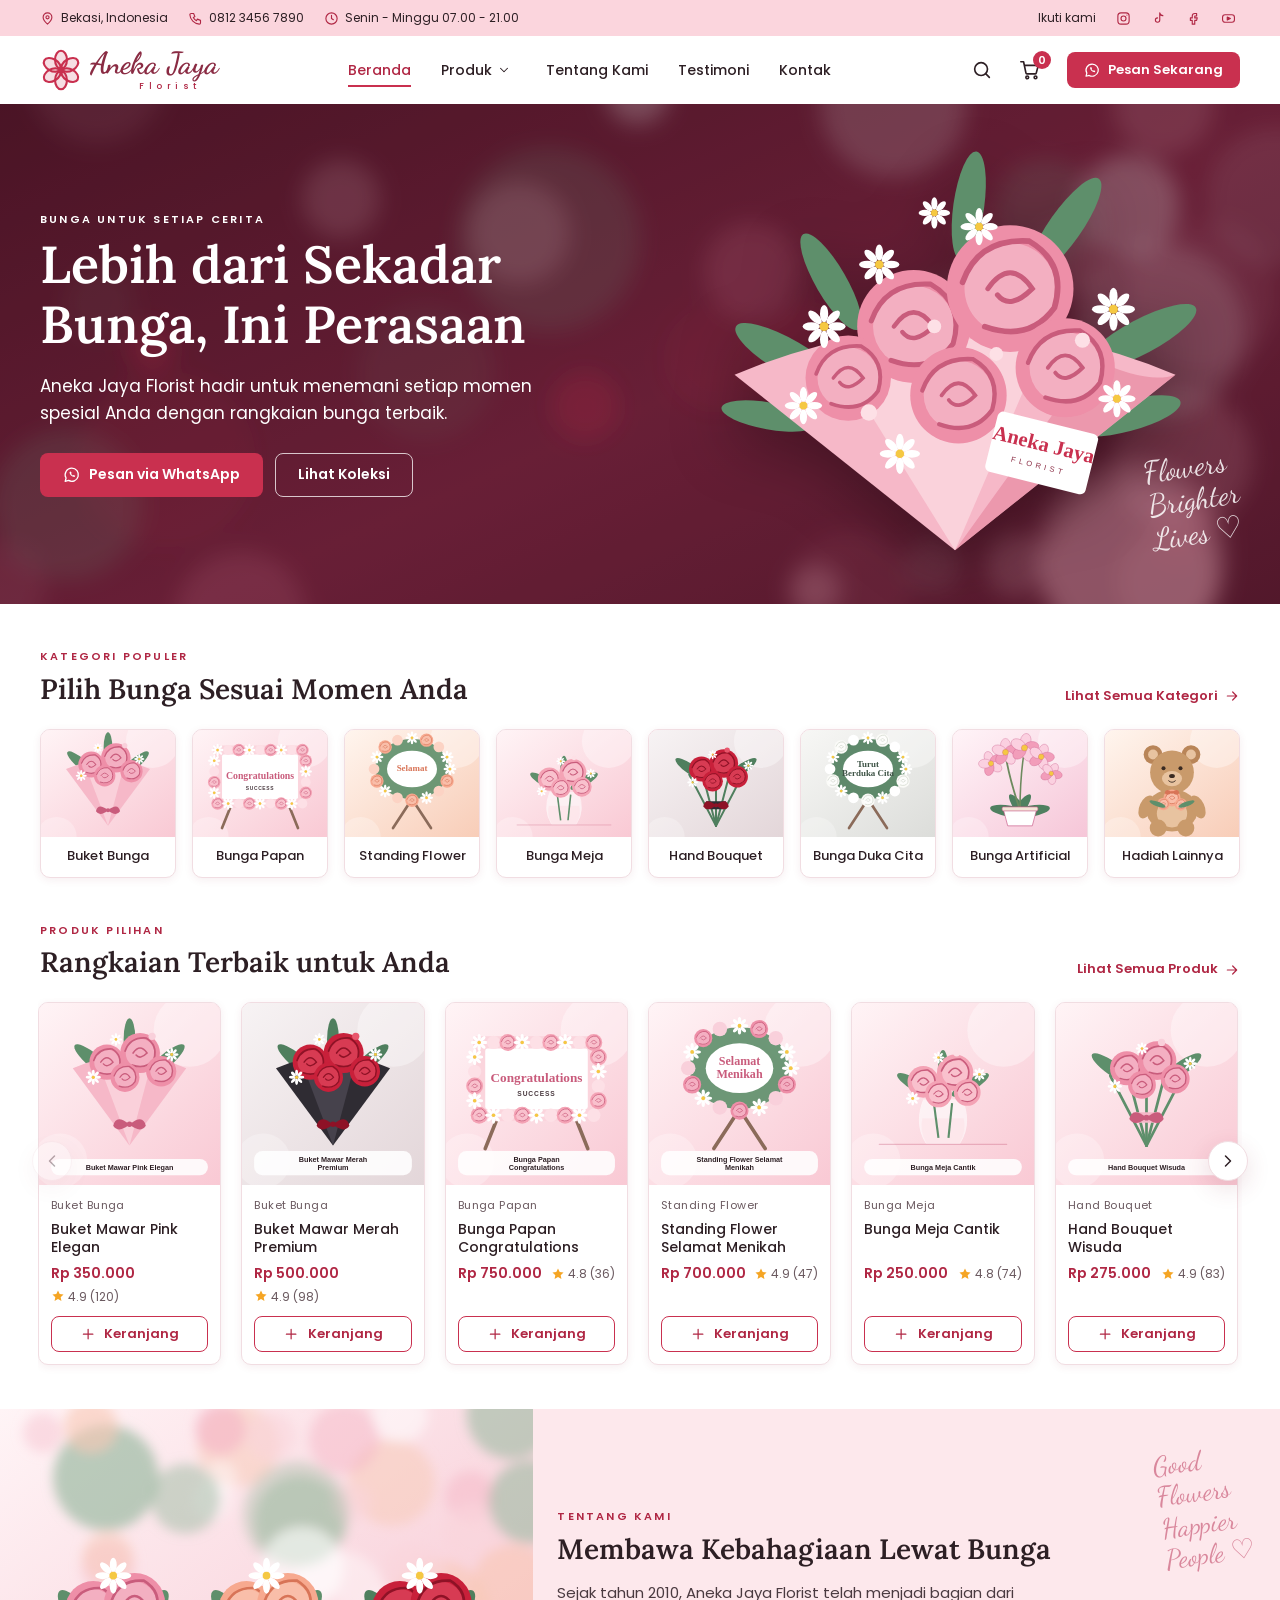
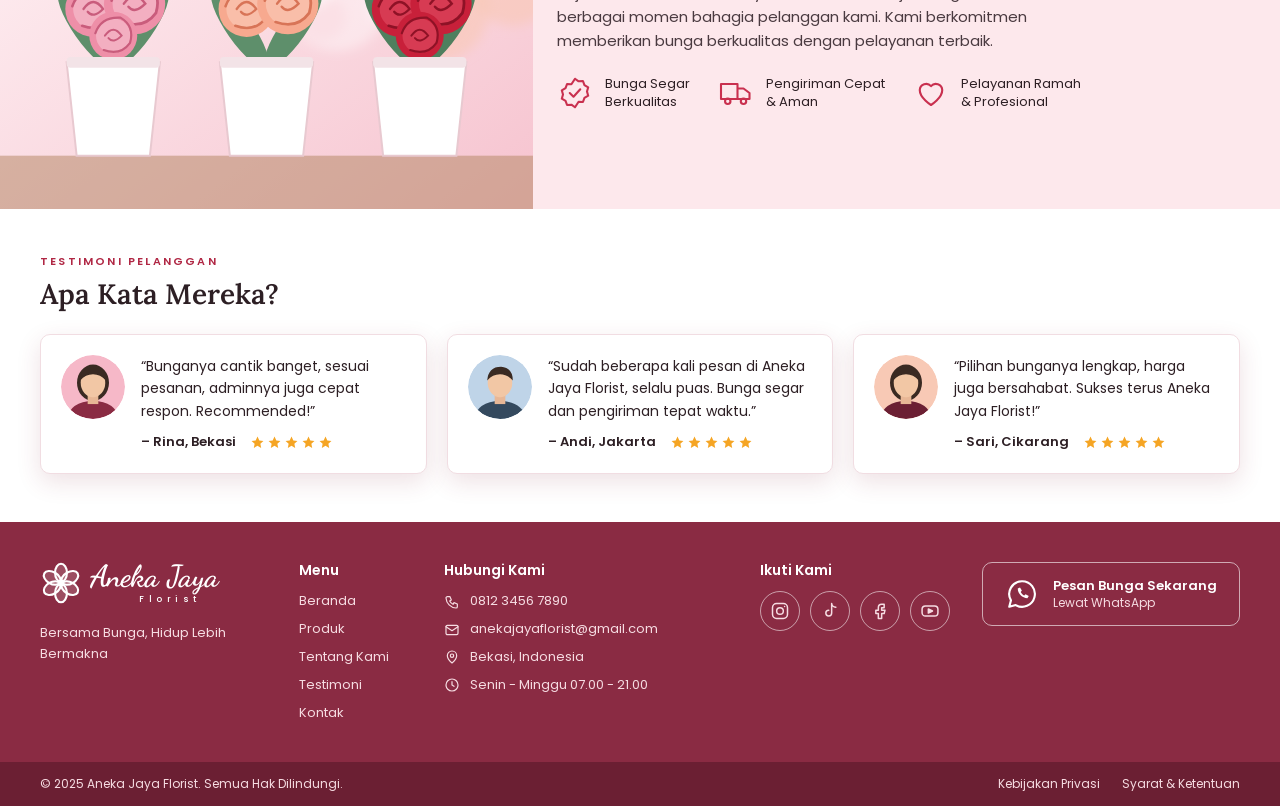
==== commit 3c7f9118: "Tambah data pengiriman di keranjang, SEO lokal, dan sembunyikan menu Artikel - Keranjang: form "Data" ====
--- a/index.html
+++ b/index.html
@@ -18,6 +18,32 @@
   <meta property="og:image" content="https://adlansyiari73.github.io/compro_aneka-jaya-florist/assets/img/og-image.png">
   <meta property="og:image:alt" content="Aneka Jaya Florist — buket mawar pink">
   <meta name="twitter:card" content="summary_large_image">
+
+  <!-- Data toko untuk mesin pencari (JSON-LD): samakan nilainya setiap kali assets/js/config.js diubah. -->
+  <script type="application/ld+json">
+  {
+    "@context": "https://schema.org",
+    "@type": "Florist",
+    "name": "Aneka Jaya Florist",
+    "url": "https://adlansyiari73.github.io/compro_aneka-jaya-florist/",
+    "image": "https://adlansyiari73.github.io/compro_aneka-jaya-florist/assets/img/og-image.png",
+    "telephone": "+6281234567890",
+    "email": "anekajayaflorist@gmail.com",
+    "address": {
+      "@type": "PostalAddress",
+      "addressLocality": "Bekasi",
+      "addressCountry": "ID"
+    },
+    "openingHoursSpecification": [
+      {
+        "@type": "OpeningHoursSpecification",
+        "dayOfWeek": ["Monday", "Tuesday", "Wednesday", "Thursday", "Friday", "Saturday", "Sunday"],
+        "opens": "07:00",
+        "closes": "21:00"
+      }
+    ]
+  }
+  </script>
 
   <link rel="icon" type="image/svg+xml" href="assets/img/favicon.svg">
 
@@ -114,7 +140,7 @@
         </li>
         <li class="nav__item"><a class="nav__link" href="index.html#tentang">Tentang Kami</a></li>
         <li class="nav__item"><a class="nav__link" href="index.html#testimoni">Testimoni</a></li>
-        <li class="nav__item"><a class="nav__link" href="artikel.html">Artikel</a></li>
+        <!-- MENU ARTIKEL disembunyikan selama halaman masih "Segera Hadir" (lihat README): <li class="nav__item"><a class="nav__link" href="artikel.html">Artikel</a></li> -->
         <li class="nav__item"><a class="nav__link" href="index.html#kontak">Kontak</a></li>
       </ul>
       <a class="btn btn--primary nav__cta" href="#" data-wa-link><svg class="icon" aria-hidden="true" focusable="false"><use href="#i-whatsapp"/></svg>Pesan Sekarang</a>
@@ -175,7 +201,7 @@
         <a class="link-more" href="produk.html">Lihat Semua Kategori <svg class="icon" aria-hidden="true" focusable="false"><use href="#i-arrow-right"/></svg></a>
       </div>
       <ul class="category-grid" id="category-grid"></ul>
-      <noscript><p class="noscript">Aktifkan JavaScript untuk melihat kategori dan produk.</p></noscript>
+      <noscript><p class="noscript">Aktifkan JavaScript untuk melihat kategori dan produk, atau buka <a href="produk.html">daftar lengkap produk</a>.</p></noscript>
     </div>
   </section>
 
@@ -278,7 +304,7 @@
         <li><a href="produk.html">Produk</a></li>
         <li><a href="index.html#tentang">Tentang Kami</a></li>
         <li><a href="index.html#testimoni">Testimoni</a></li>
-        <li><a href="artikel.html">Artikel</a></li>
+        <!-- MENU ARTIKEL disembunyikan selama halaman masih "Segera Hadir" (lihat README): <li><a href="artikel.html">Artikel</a></li> -->
         <li><a href="index.html#kontak">Kontak</a></li>
       </ul>
     </nav>
@@ -336,6 +362,39 @@
       <a class="btn btn--outline btn--sm" href="produk.html" data-cart-close>Lihat Produk</a>
     </div>
     <ul class="cart-list" id="cart-items"></ul>
+    <form class="cart-form" id="cart-kirim" hidden>
+      <fieldset aria-describedby="kirim-info">
+        <legend>Data pengiriman <span>(opsional)</span></legend>
+        <p class="cart-form__hint" id="kirim-info">Isi yang sudah Anda ketahui saja. Isian ikut terkirim di pesan WhatsApp dan disimpan sebagai draf di browser ini sampai keranjang dikosongkan.</p>
+        <div class="cart-form__row">
+          <div class="field">
+            <label for="kirim-tanggal">Tanggal kirim</label>
+            <input id="kirim-tanggal" name="tanggal" type="date">
+          </div>
+          <div class="field">
+            <label for="kirim-jam">Jam/sesi kirim</label>
+            <input id="kirim-jam" name="jam" type="text" maxlength="40" placeholder="mis. pagi">
+          </div>
+        </div>
+        <div class="field">
+          <label for="kirim-penerima">Nama penerima</label>
+          <input id="kirim-penerima" name="penerima" type="text" maxlength="60" autocomplete="shipping name">
+        </div>
+        <div class="field">
+          <label for="kirim-alamat">Alamat pengiriman</label>
+          <textarea id="kirim-alamat" name="alamat" rows="2" maxlength="250" autocomplete="shipping street-address" placeholder="Jalan, nomor, RT/RW, kelurahan, kecamatan"></textarea>
+        </div>
+        <div class="field">
+          <label for="kirim-ucapan">Teks kartu/papan ucapan</label>
+          <textarea id="kirim-ucapan" name="ucapan" rows="3" maxlength="200" aria-describedby="kirim-ucapan-info"></textarea>
+          <p class="field__hint" id="kirim-ucapan-info">Untuk bunga papan dan duka cita, teks ini dipakai sebagai tulisan di papan. Maks. 200 karakter.</p>
+        </div>
+        <div class="field">
+          <label for="kirim-pengirim">Nama pengirim</label>
+          <input id="kirim-pengirim" name="pengirim" type="text" maxlength="60" autocomplete="name">
+        </div>
+      </fieldset>
+    </form>
   </div>
   <div class="drawer__foot" id="cart-footer" hidden>
     <div class="cart-total"><span>Total</span><strong id="cart-total">Rp 0</strong></div>
--- a/assets/css/style.css
+++ b/assets/css/style.css
@@ -92,7 +92,7 @@
 img, svg { max-width: 100%; }
 img { display: block; height: auto; }
 a { color: inherit; text-decoration: none; }
-button, input, select { font: inherit; color: inherit; }
+button, input, select, textarea { font: inherit; color: inherit; }
 button { cursor: pointer; }
 figure, blockquote { margin: 0; }
 
@@ -151,6 +151,7 @@
 }
 
 .noscript { padding: 16px; background: var(--pink-100); border-radius: var(--radius); }
+.noscript a { color: var(--rose-dark); text-decoration: underline; }
 
 /* ==========================================================================
    4. TOMBOL & KOMPONEN KECIL
@@ -771,6 +772,33 @@
 .cart-total { display: flex; justify-content: space-between; align-items: baseline; margin-bottom: 14px; font-size: .9375rem; }
 .cart-total strong { font-size: 1.25rem; color: var(--rose-dark); }
 
+/* Form data pengiriman (di bawah daftar item, ikut tergulir) */
+.cart-form { padding: 18px 0 8px; }
+.cart-form fieldset { min-width: 0; margin: 0; padding: 0; border: 0; }
+.cart-form legend { padding: 0; margin-bottom: 4px; font-family: var(--font-serif); font-size: 1.0625rem; font-weight: 600; }
+.cart-form legend span { font-family: var(--font-sans); font-size: .8125rem; font-weight: 400; color: var(--muted); }
+.cart-form__hint { margin: 0 0 14px; font-size: .75rem; line-height: 1.5; color: var(--muted); }
+.cart-form__row { display: grid; grid-template-columns: 1fr 1fr; gap: 0 12px; }
+.field { min-width: 0; margin-bottom: 12px; }
+.field label { display: block; margin-bottom: 4px; font-size: .8125rem; font-weight: 500; }
+.field input,
+.field textarea {
+  display: block;
+  width: 100%;
+  min-width: 0;
+  min-height: 44px;
+  padding: 9px 12px;
+  border: 1.5px solid var(--field-border);
+  border-radius: var(--radius-sm);
+  background: #fff;
+  font-size: 1rem; /* >= 16px agar iOS tidak memperbesar halaman saat fokus */
+  line-height: 1.4;
+}
+.field textarea { resize: vertical; }
+.field input:invalid { border-color: var(--rose); background: var(--pink-50); } /* mis. tanggal sudah lewat */
+.field__hint { margin: 4px 0 0; font-size: .75rem; line-height: 1.5; color: var(--muted); }
+@media (max-width: 360px) { .cart-form__row { grid-template-columns: 1fr; } }
+
 .toast {
   position: fixed;
   left: 50%; bottom: 24px;
@@ -850,6 +878,10 @@
 .product-grid { display: grid; grid-template-columns: repeat(auto-fill, minmax(215px, 1fr)); gap: 20px; }
 @media (max-width: 560px) { .product-grid { grid-template-columns: repeat(2, 1fr); gap: 12px; } }
 
+/* Daftar produk tanpa JavaScript (<noscript> di produk.html) */
+.noscript-katalog h2 { margin: 18px 0 6px; font-size: 1.125rem; }
+.noscript-katalog ul { padding-left: 1.2em; list-style: disc; font-size: .9375rem; }
+
 .empty { padding: 56px 16px; text-align: center; color: var(--muted); }
 .empty h2 { margin-bottom: 8px; font-size: 1.25rem; }
 .empty .btn { margin-top: 8px; }
